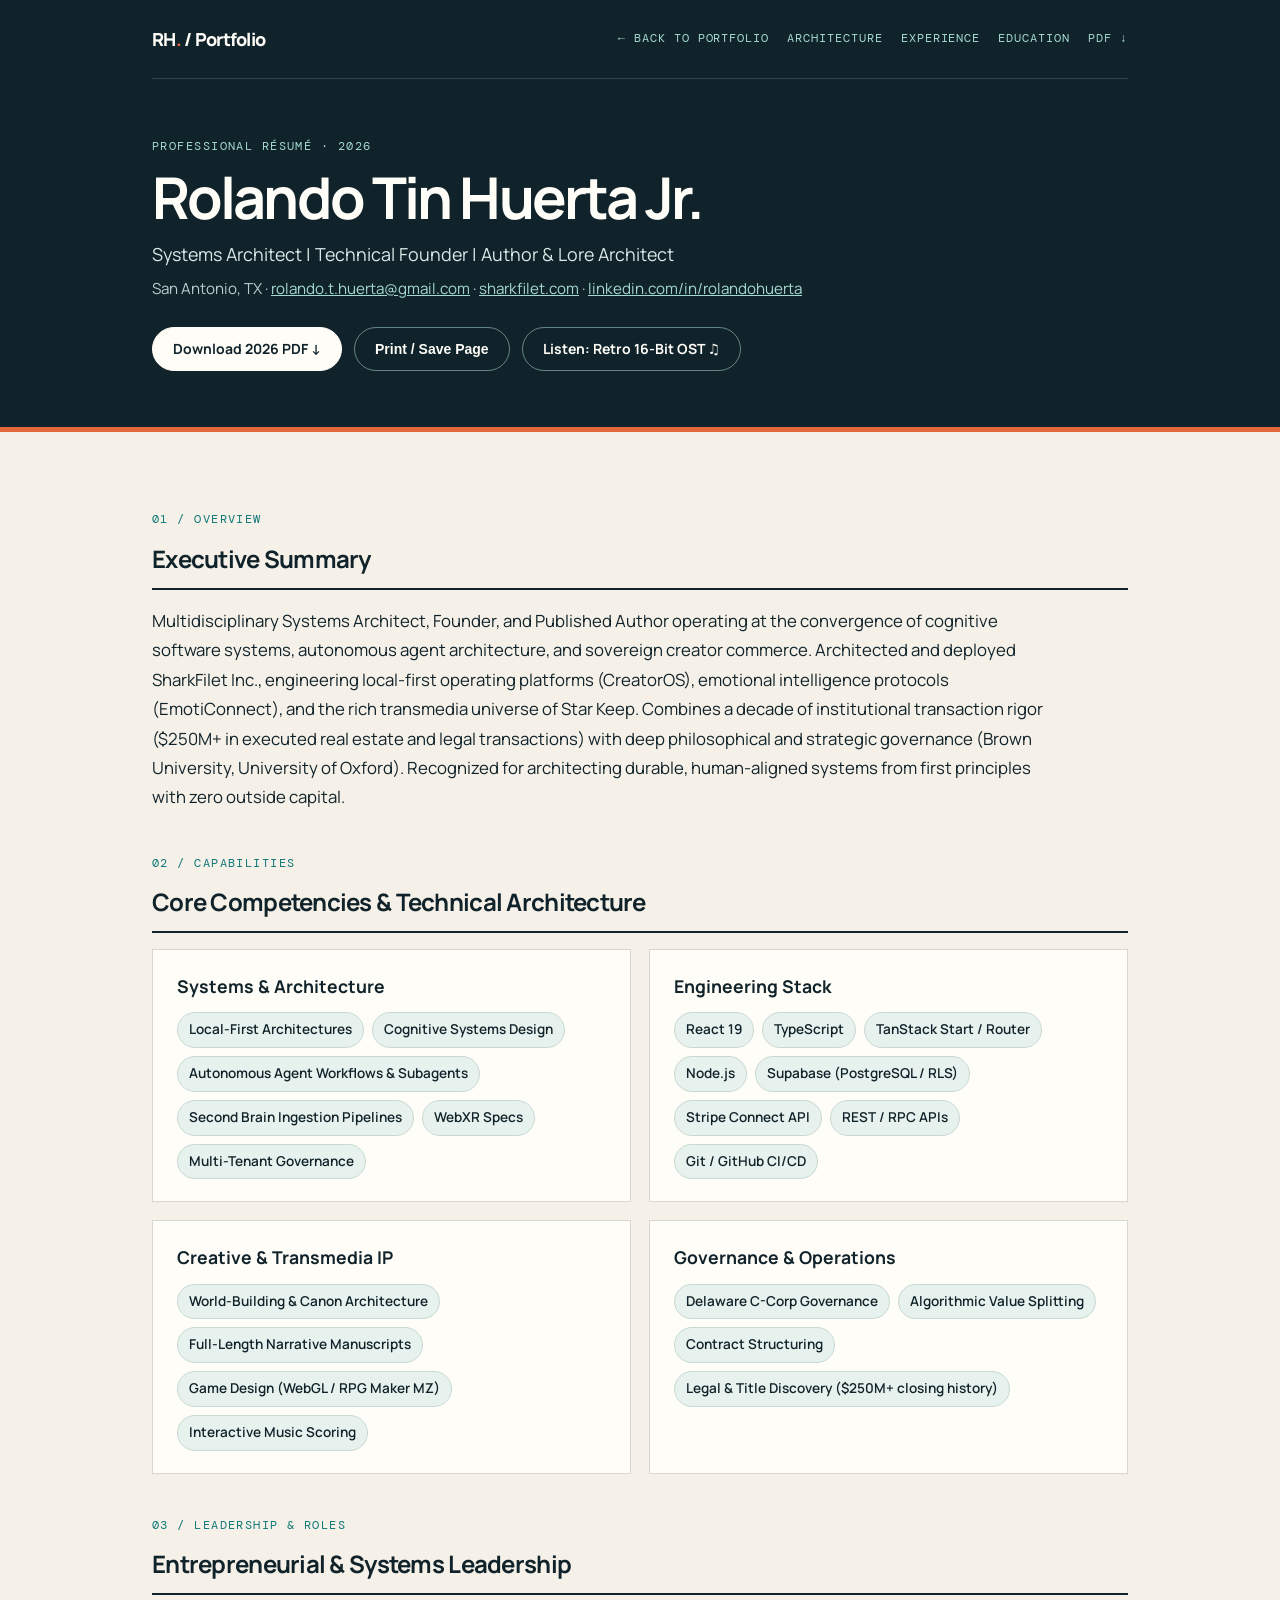
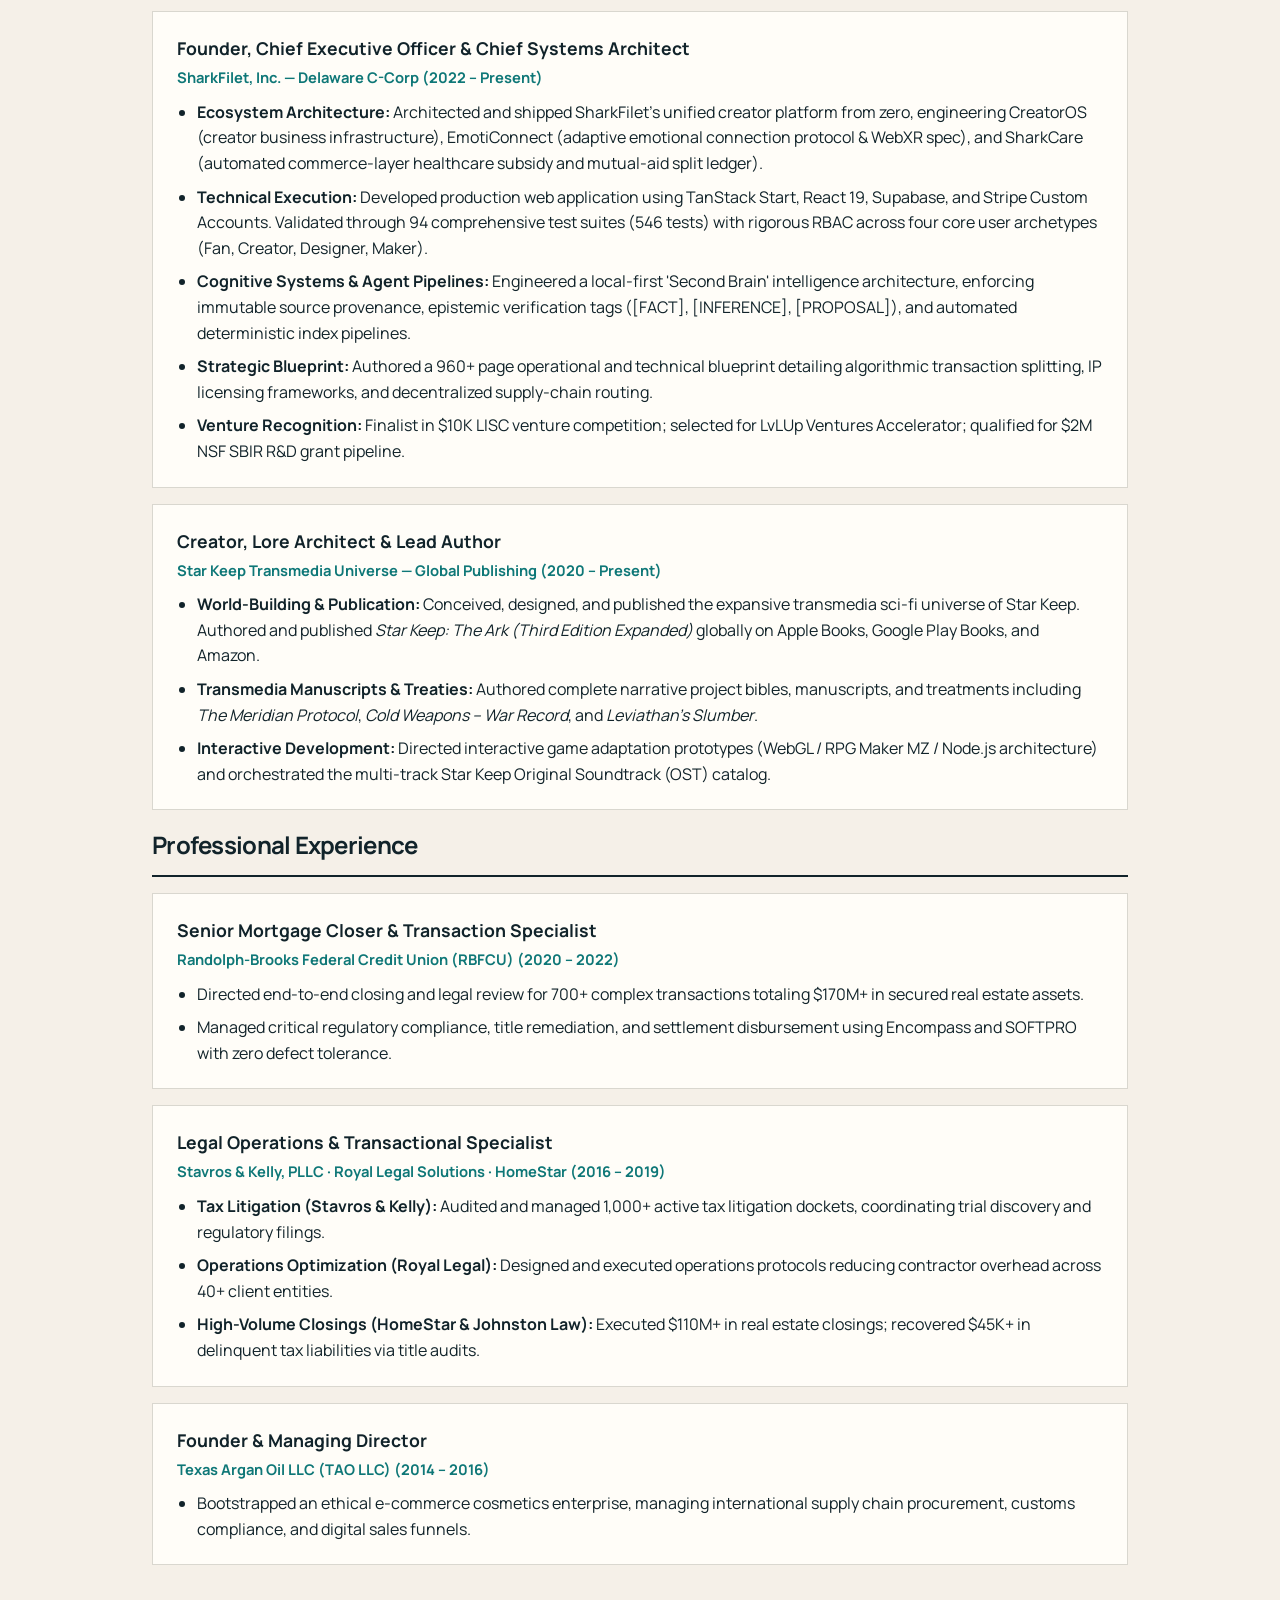
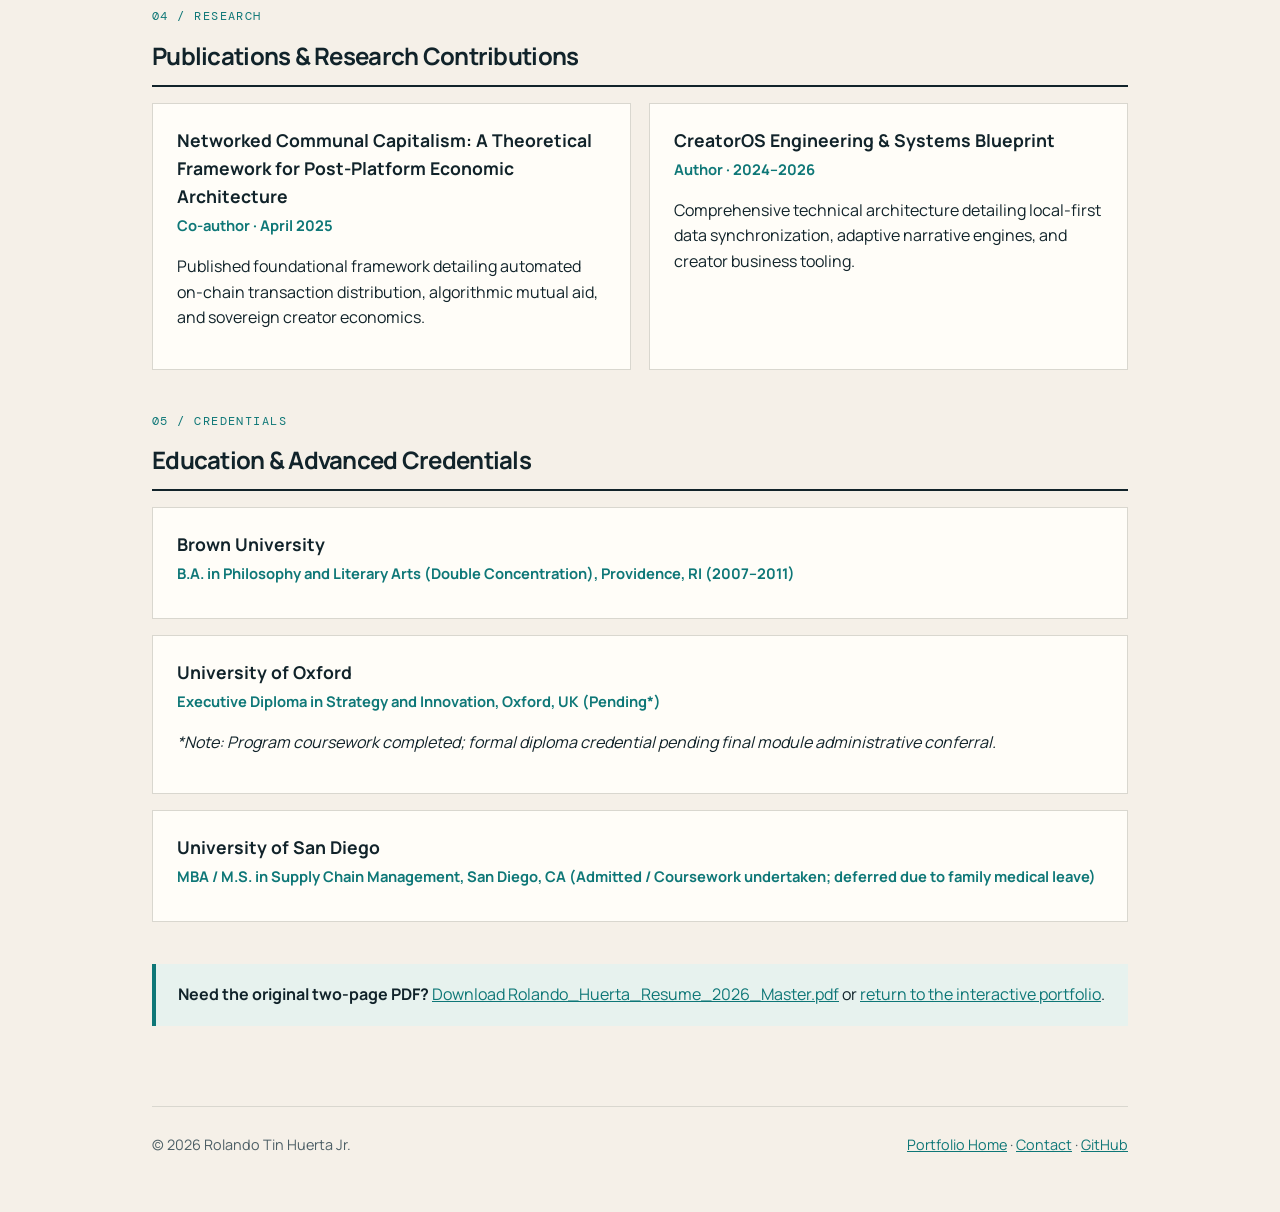
==== resume/index.html @ 9e3154b1 "Publish portfolio with 2026 resume and Star Keep Retro 16-Bit OST" ====
<!DOCTYPE html>
<html lang="en">
<head>
  <meta charset="UTF-8">
  <meta name="viewport" content="width=device-width, initial-scale=1.0">
  <meta name="theme-color" content="#11232a">
  <meta name="description" content="Rolando Tin Huerta Jr. — Systems Architect, Technical Founder, and Published Author. Full 2026 Master Résumé, technical architecture, experience, publications, and credentials.">
  <title>Résumé | Rolando Tin Huerta Jr.</title>
  <link rel="icon" type="image/svg+xml" href="../favicon.svg">
  <link rel="preconnect" href="https://fonts.googleapis.com">
  <link rel="preconnect" href="https://fonts.gstatic.com" crossorigin>
  <link href="https://fonts.googleapis.com/css2?family=DM+Mono:wght@400;500&family=Manrope:wght@400;500;600;700;800&display=swap" rel="stylesheet">
  <style>
    :root {
      color-scheme: light;
      --ink: #11232a;
      --muted: #4d5f66;
      --cream: #f5f0e8;
      --paper: #fffdf8;
      --teal: #0e7777;
      --mint: #e7f2ee;
      --mint-ink: #a4d9ce;
      --orange: #e4683d;
      --line: #d9d7cf;
    }

    * {
      box-sizing: border-box;
    }

    html {
      scroll-behavior: smooth;
    }

    body {
      margin: 0;
      background: var(--cream);
      color: var(--ink);
      font-family: "Manrope", ui-sans-serif, system-ui, -apple-system, BlinkMacSystemFont, "Segoe UI", sans-serif;
      line-height: 1.6;
      -webkit-font-smoothing: antialiased;
    }

    a {
      color: var(--teal);
    }

    :where(a:any-link, button):focus-visible {
      outline: 3px solid var(--orange);
      outline-offset: 3px;
    }

    .dark-top :where(a:any-link, button):focus-visible {
      outline-color: var(--mint-ink);
    }

    .wrap {
      max-width: 1024px;
      margin-inline: auto;
      padding-inline: 24px;
    }

    .dark-top {
      background: var(--ink);
      color: var(--paper);
      border-bottom: 5px solid var(--orange);
    }

    .nav {
      display: flex;
      justify-content: space-between;
      align-items: center;
      flex-wrap: wrap;
      gap: 16px;
      padding: 20px 0;
      border-bottom: 1px solid rgb(164 217 206 / 0.18);
    }

    .wordmark {
      font-weight: 800;
      font-size: 18px;
      letter-spacing: -0.04em;
      text-decoration: none;
      color: var(--paper);
    }

    .wordmark .tag {
      color: var(--orange);
    }

    .navlinks {
      display: flex;
      gap: 18px;
      align-items: center;
      flex-wrap: wrap;
      font-family: "DM Mono", monospace;
      font-size: 12px;
      letter-spacing: 0.08em;
      text-transform: uppercase;
    }

    .navlinks a {
      color: var(--mint-ink);
      text-decoration: none;
      min-block-size: 38px;
      display: inline-flex;
      align-items: center;
    }

    .navlinks a:hover {
      color: var(--paper);
      text-decoration: underline;
    }

    .hero {
      padding: 46px 0 56px;
    }

    .eyebrow,
    .mono {
      font-family: "DM Mono", ui-monospace, monospace;
      text-transform: uppercase;
      letter-spacing: 0.12em;
      font-size: 12px;
      color: var(--mint-ink);
    }

    .section-eyebrow {
      color: var(--teal);
      margin-bottom: 10px;
    }

    h1 {
      font-size: clamp(2.1rem, 5vw, 3.6rem);
      line-height: 1.04;
      letter-spacing: -0.05em;
      margin: 10px 0 12px;
    }

    .subhead {
      font-size: 1.12rem;
      color: #dce9e8;
      margin: 0 0 8px;
    }

    .meta-line {
      font-size: 0.95rem;
      color: #b7cdcc;
      margin: 0;
    }

    .meta-line a {
      color: var(--mint-ink);
    }

    .actions {
      display: flex;
      gap: 12px;
      flex-wrap: wrap;
      margin-top: 26px;
    }

    .button {
      display: inline-flex;
      align-items: center;
      justify-content: center;
      min-block-size: 44px;
      padding: 10px 20px;
      border-radius: 999px;
      border: 1px solid var(--paper);
      background: var(--paper);
      color: var(--ink);
      font-weight: 700;
      font-size: 14px;
      text-decoration: none;
      cursor: pointer;
    }

    .button:hover {
      background: var(--mint);
    }

    .button.secondary {
      background: transparent;
      border-color: rgb(164 217 206 / 0.55);
      color: var(--paper);
    }

    .button.secondary:hover {
      background: rgb(164 217 206 / 0.14);
    }

    main {
      padding: 36px 0 80px;
    }

    section {
      margin-top: 42px;
    }

    h2 {
      font-size: 1.5rem;
      letter-spacing: -0.03em;
      margin: 0 0 16px;
      padding-bottom: 10px;
      border-bottom: 2px solid var(--ink);
    }

    h3 {
      font-size: 1.1rem;
      margin: 0 0 4px;
    }

    .lead {
      font-size: 1.05rem;
      line-height: 1.75;
      max-width: 900px;
      margin: 0;
    }

    .grid-2 {
      display: grid;
      grid-template-columns: repeat(2, minmax(0, 1fr));
      gap: 18px;
    }

    .card {
      background: var(--paper);
      border: 1px solid var(--line);
      padding: 22px 24px;
    }

    .pill-list {
      display: flex;
      flex-wrap: wrap;
      gap: 8px;
      padding: 0;
      margin: 12px 0 0;
      list-style: none;
    }

    .pill-list li {
      padding: 6px 11px;
      background: var(--mint);
      border: 1px solid #c7d9d2;
      border-radius: 999px;
      font-size: 0.85rem;
      font-weight: 600;
    }

    .job {
      background: var(--paper);
      border: 1px solid var(--line);
      padding: 22px 24px;
      margin-bottom: 16px;
    }

    .job-meta {
      font-size: 0.92rem;
      color: var(--teal);
      font-weight: 700;
      margin: 0 0 10px;
    }

    .job ul {
      margin: 8px 0 0;
      padding-left: 20px;
    }

    .job li + li {
      margin-top: 8px;
    }

    .callout {
      background: var(--mint);
      border-left: 4px solid var(--teal);
      padding: 18px 22px;
    }

    .footer {
      border-top: 1px solid var(--line);
      padding: 26px 0 56px;
      display: flex;
      justify-content: space-between;
      flex-wrap: wrap;
      gap: 16px;
      font-size: 0.9rem;
      color: var(--muted);
    }

    @media (max-width: 740px) {
      .grid-2 {
        grid-template-columns: 1fr;
      }
    }

    @media print {
      body {
        background: #fff;
      }
      .dark-top {
        background: #fff;
        color: #000;
        border-bottom: 2px solid #000;
      }
      .subhead,
      .meta-line,
      .eyebrow,
      .meta-line a {
        color: #111;
      }
      .nav,
      .actions,
      .footer {
        display: none;
      }
      .job,
      .card {
        break-inside: avoid;
      }
    }
  </style>
  <script type="module">
    document.getElementById('print-resume-btn')?.addEventListener('click', () => {
      window.print();
    });
  </script>
</head>
<body>
  <header class="dark-top">
    <div class="wrap">
      <nav class="nav" aria-label="Résumé navigation">
        <a class="wordmark" href="../">RH<span class="tag">.</span> / Portfolio</a>
        <div class="navlinks">
          <a href="../">← Back to portfolio</a>
          <a href="#competencies">Architecture</a>
          <a href="#experience">Experience</a>
          <a href="#education">Education</a>
          <a href="./Rolando_Huerta_Resume_2026_Master.pdf" download>PDF ↓</a>
        </div>
      </nav>

      <div class="hero">
        <p class="eyebrow">Professional Résumé · 2026</p>
        <h1>Rolando Tin Huerta Jr.</h1>
        <p class="subhead">Systems Architect | Technical Founder | Author &amp; Lore Architect</p>
        <p class="meta-line">
          San Antonio, TX ·
          <a href="mailto:rolando.t.huerta@gmail.com">rolando.t.huerta@gmail.com</a> ·
          <a href="https://sharkfilet.com" target="_blank" rel="noopener noreferrer">sharkfilet.com</a> ·
          <a href="https://www.linkedin.com/in/rolandohuerta" target="_blank" rel="noopener noreferrer">linkedin.com/in/rolandohuerta</a>
        </p>

        <div class="actions">
          <a class="button" href="./Rolando_Huerta_Resume_2026_Master.pdf" download>Download 2026 PDF ↓</a>
          <button type="button" class="button secondary" id="print-resume-btn">Print / Save Page</button>
          <a class="button secondary" href="../#soundtrack">Listen: Retro 16-Bit OST ♫</a>
        </div>
      </div>
    </div>
  </header>

  <div class="wrap">
    <main>
      <section aria-labelledby="summary-heading">
        <div class="mono section-eyebrow">01 / Overview</div>
        <h2 id="summary-heading">Executive Summary</h2>
        <p class="lead">
          Multidisciplinary Systems Architect, Founder, and Published Author operating at the convergence of cognitive software systems, autonomous agent architecture, and sovereign creator commerce. Architected and deployed SharkFilet Inc., engineering local-first operating platforms (CreatorOS), emotional intelligence protocols (EmotiConnect), and the rich transmedia universe of Star Keep. Combines a decade of institutional transaction rigor ($250M+ in executed real estate and legal transactions) with deep philosophical and strategic governance (Brown University, University of Oxford). Recognized for architecting durable, human-aligned systems from first principles with zero outside capital.
        </p>
      </section>

      <section id="competencies" aria-labelledby="comp-heading">
        <div class="mono section-eyebrow">02 / Capabilities</div>
        <h2 id="comp-heading">Core Competencies &amp; Technical Architecture</h2>
        <div class="grid-2">
          <article class="card">
            <h3>Systems &amp; Architecture</h3>
            <ul class="pill-list">
              <li>Local-First Architectures</li>
              <li>Cognitive Systems Design</li>
              <li>Autonomous Agent Workflows &amp; Subagents</li>
              <li>Second Brain Ingestion Pipelines</li>
              <li>WebXR Specs</li>
              <li>Multi-Tenant Governance</li>
            </ul>
          </article>
          <article class="card">
            <h3>Engineering Stack</h3>
            <ul class="pill-list">
              <li>React 19</li>
              <li>TypeScript</li>
              <li>TanStack Start / Router</li>
              <li>Node.js</li>
              <li>Supabase (PostgreSQL / RLS)</li>
              <li>Stripe Connect API</li>
              <li>REST / RPC APIs</li>
              <li>Git / GitHub CI/CD</li>
            </ul>
          </article>
          <article class="card">
            <h3>Creative &amp; Transmedia IP</h3>
            <ul class="pill-list">
              <li>World-Building &amp; Canon Architecture</li>
              <li>Full-Length Narrative Manuscripts</li>
              <li>Game Design (WebGL / RPG Maker MZ)</li>
              <li>Interactive Music Scoring</li>
            </ul>
          </article>
          <article class="card">
            <h3>Governance &amp; Operations</h3>
            <ul class="pill-list">
              <li>Delaware C-Corp Governance</li>
              <li>Algorithmic Value Splitting</li>
              <li>Contract Structuring</li>
              <li>Legal &amp; Title Discovery ($250M+ closing history)</li>
            </ul>
          </article>
        </div>
      </section>

      <section id="experience" aria-labelledby="exp-heading">
        <div class="mono section-eyebrow">03 / Leadership &amp; Roles</div>
        <h2 id="exp-heading">Entrepreneurial &amp; Systems Leadership</h2>

        <article class="job">
          <h3>Founder, Chief Executive Officer &amp; Chief Systems Architect</h3>
          <p class="job-meta">SharkFilet, Inc. — Delaware C-Corp (2022 – Present)</p>
          <ul>
            <li><strong>Ecosystem Architecture:</strong> Architected and shipped SharkFilet's unified creator platform from zero, engineering CreatorOS (creator business infrastructure), EmotiConnect (adaptive emotional connection protocol &amp; WebXR spec), and SharkCare (automated commerce-layer healthcare subsidy and mutual-aid split ledger).</li>
            <li><strong>Technical Execution:</strong> Developed production web application using TanStack Start, React 19, Supabase, and Stripe Custom Accounts. Validated through 94 comprehensive test suites (546 tests) with rigorous RBAC across four core user archetypes (Fan, Creator, Designer, Maker).</li>
            <li><strong>Cognitive Systems &amp; Agent Pipelines:</strong> Engineered a local-first 'Second Brain' intelligence architecture, enforcing immutable source provenance, epistemic verification tags ([FACT], [INFERENCE], [PROPOSAL]), and automated deterministic index pipelines.</li>
            <li><strong>Strategic Blueprint:</strong> Authored a 960+ page operational and technical blueprint detailing algorithmic transaction splitting, IP licensing frameworks, and decentralized supply-chain routing.</li>
            <li><strong>Venture Recognition:</strong> Finalist in $10K LISC venture competition; selected for LvLUp Ventures Accelerator; qualified for $2M NSF SBIR R&amp;D grant pipeline.</li>
          </ul>
        </article>

        <article class="job">
          <h3>Creator, Lore Architect &amp; Lead Author</h3>
          <p class="job-meta">Star Keep Transmedia Universe — Global Publishing (2020 – Present)</p>
          <ul>
            <li><strong>World-Building &amp; Publication:</strong> Conceived, designed, and published the expansive transmedia sci-fi universe of Star Keep. Authored and published <em>Star Keep: The Ark (Third Edition Expanded)</em> globally on Apple Books, Google Play Books, and Amazon.</li>
            <li><strong>Transmedia Manuscripts &amp; Treaties:</strong> Authored complete narrative project bibles, manuscripts, and treatments including <em>The Meridian Protocol</em>, <em>Cold Weapons – War Record</em>, and <em>Leviathan's Slumber</em>.</li>
            <li><strong>Interactive Development:</strong> Directed interactive game adaptation prototypes (WebGL / RPG Maker MZ / Node.js architecture) and orchestrated the multi-track Star Keep Original Soundtrack (OST) catalog.</li>
          </ul>
        </article>

        <h2>Professional Experience</h2>

        <article class="job">
          <h3>Senior Mortgage Closer &amp; Transaction Specialist</h3>
          <p class="job-meta">Randolph-Brooks Federal Credit Union (RBFCU) (2020 – 2022)</p>
          <ul>
            <li>Directed end-to-end closing and legal review for 700+ complex transactions totaling $170M+ in secured real estate assets.</li>
            <li>Managed critical regulatory compliance, title remediation, and settlement disbursement using Encompass and SOFTPRO with zero defect tolerance.</li>
          </ul>
        </article>

        <article class="job">
          <h3>Legal Operations &amp; Transactional Specialist</h3>
          <p class="job-meta">Stavros &amp; Kelly, PLLC · Royal Legal Solutions · HomeStar (2016 – 2019)</p>
          <ul>
            <li><strong>Tax Litigation (Stavros &amp; Kelly):</strong> Audited and managed 1,000+ active tax litigation dockets, coordinating trial discovery and regulatory filings.</li>
            <li><strong>Operations Optimization (Royal Legal):</strong> Designed and executed operations protocols reducing contractor overhead across 40+ client entities.</li>
            <li><strong>High-Volume Closings (HomeStar &amp; Johnston Law):</strong> Executed $110M+ in real estate closings; recovered $45K+ in delinquent tax liabilities via title audits.</li>
          </ul>
        </article>

        <article class="job">
          <h3>Founder &amp; Managing Director</h3>
          <p class="job-meta">Texas Argan Oil LLC (TAO LLC) (2014 – 2016)</p>
          <ul>
            <li>Bootstrapped an ethical e-commerce cosmetics enterprise, managing international supply chain procurement, customs compliance, and digital sales funnels.</li>
          </ul>
        </article>
      </section>

      <section id="research" aria-labelledby="pub-heading">
        <div class="mono section-eyebrow">04 / Research</div>
        <h2 id="pub-heading">Publications &amp; Research Contributions</h2>
        <div class="grid-2">
          <article class="card">
            <h3>Networked Communal Capitalism: A Theoretical Framework for Post-Platform Economic Architecture</h3>
            <p class="job-meta">Co-author · April 2025</p>
            <p>Published foundational framework detailing automated on-chain transaction distribution, algorithmic mutual aid, and sovereign creator economics.</p>
          </article>
          <article class="card">
            <h3>CreatorOS Engineering &amp; Systems Blueprint</h3>
            <p class="job-meta">Author · 2024–2026</p>
            <p>Comprehensive technical architecture detailing local-first data synchronization, adaptive narrative engines, and creator business tooling.</p>
          </article>
        </div>
      </section>

      <section id="education" aria-labelledby="edu-heading">
        <div class="mono section-eyebrow">05 / Credentials</div>
        <h2 id="edu-heading">Education &amp; Advanced Credentials</h2>
        <article class="job">
          <h3>Brown University</h3>
          <p class="job-meta">B.A. in Philosophy and Literary Arts (Double Concentration), Providence, RI (2007–2011)</p>
        </article>
        <article class="job">
          <h3>University of Oxford</h3>
          <p class="job-meta">Executive Diploma in Strategy and Innovation, Oxford, UK (Pending*)</p>
          <p><em>*Note: Program coursework completed; formal diploma credential pending final module administrative conferral.</em></p>
        </article>
        <article class="job">
          <h3>University of San Diego</h3>
          <p class="job-meta">MBA / M.S. in Supply Chain Management, San Diego, CA (Admitted / Coursework undertaken; deferred due to family medical leave)</p>
        </article>
      </section>

      <section aria-label="PDF note">
        <div class="callout">
          <strong>Need the original two-page PDF?</strong> <a href="./Rolando_Huerta_Resume_2026_Master.pdf" download>Download Rolando_Huerta_Resume_2026_Master.pdf</a> or <a href="../">return to the interactive portfolio</a>.
        </div>
      </section>
    </main>

    <footer class="footer">
      <span>© 2026 Rolando Tin Huerta Jr.</span>
      <span><a href="../">Portfolio Home</a> · <a href="mailto:rolando.t.huerta@gmail.com">Contact</a> · <a href="https://github.com/SharkFilet" target="_blank" rel="noopener noreferrer">GitHub</a></span>
    </footer>
  </div>
</body>
</html>
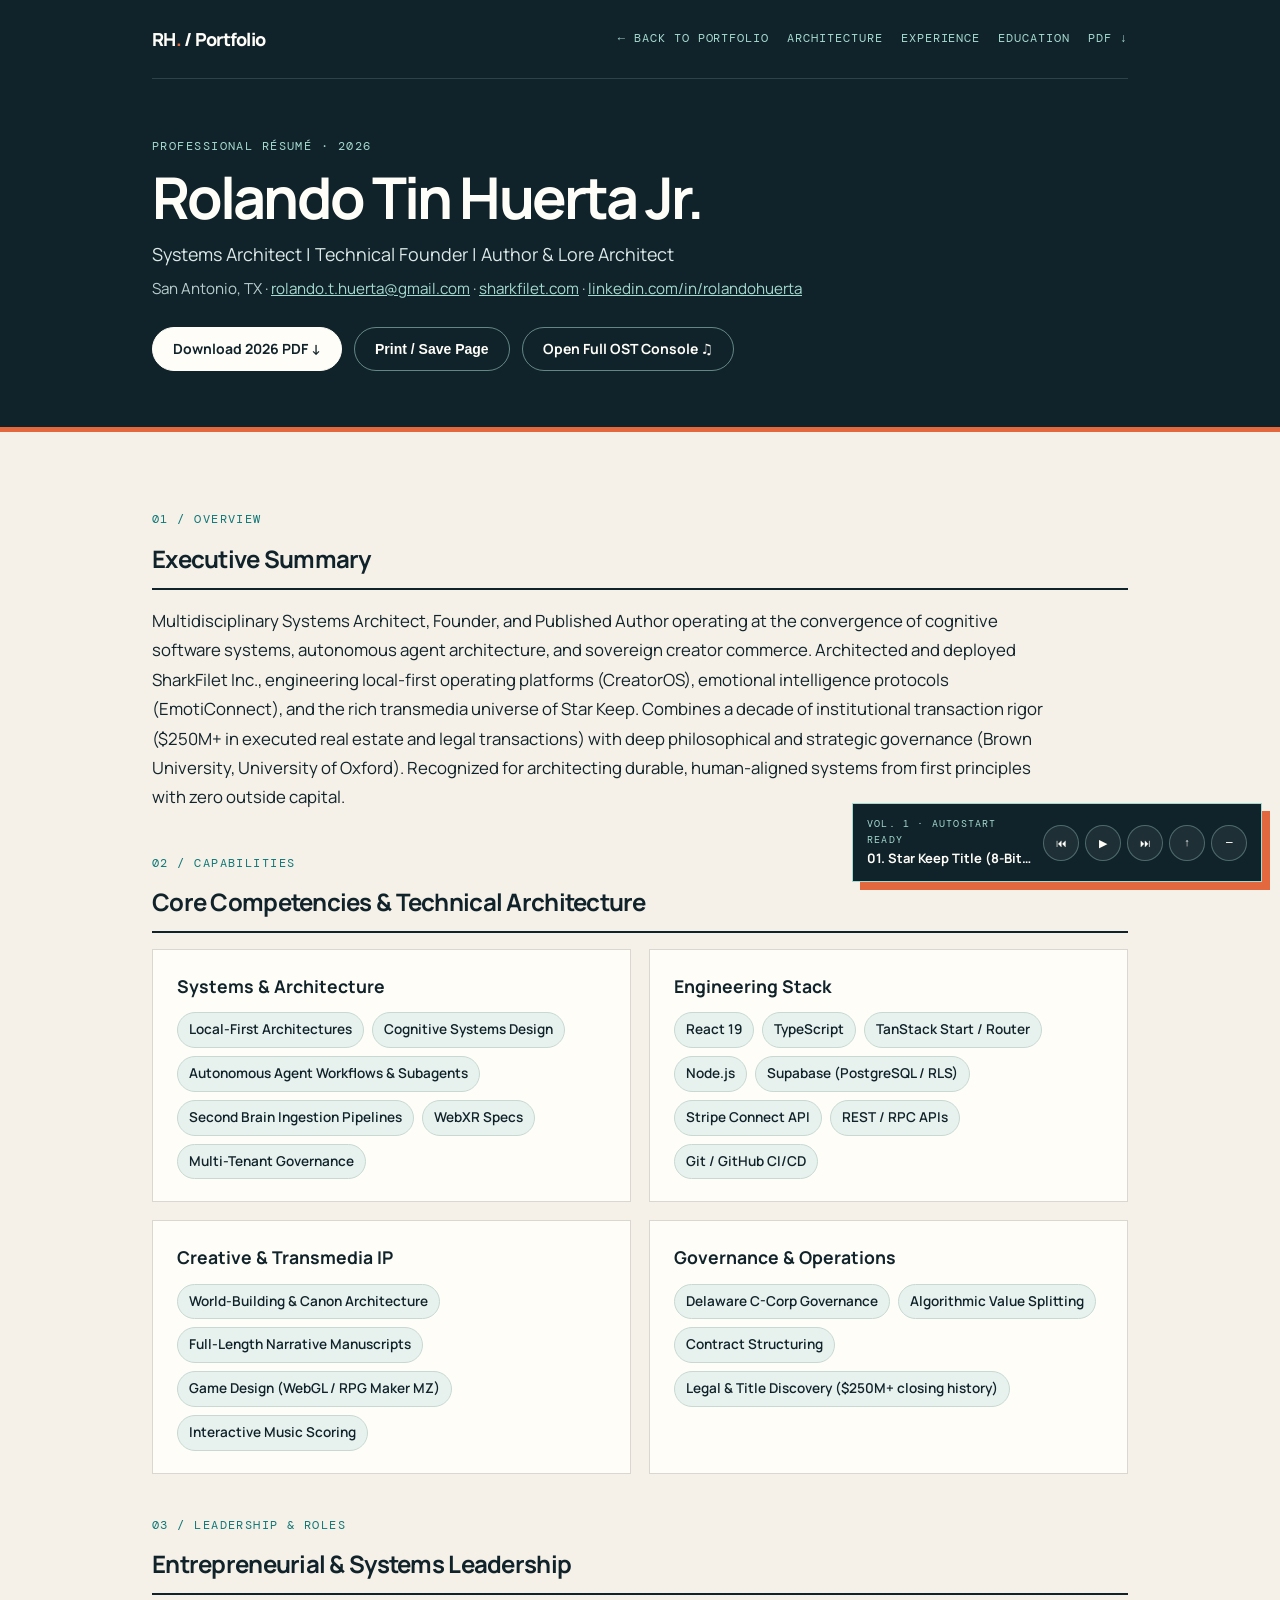
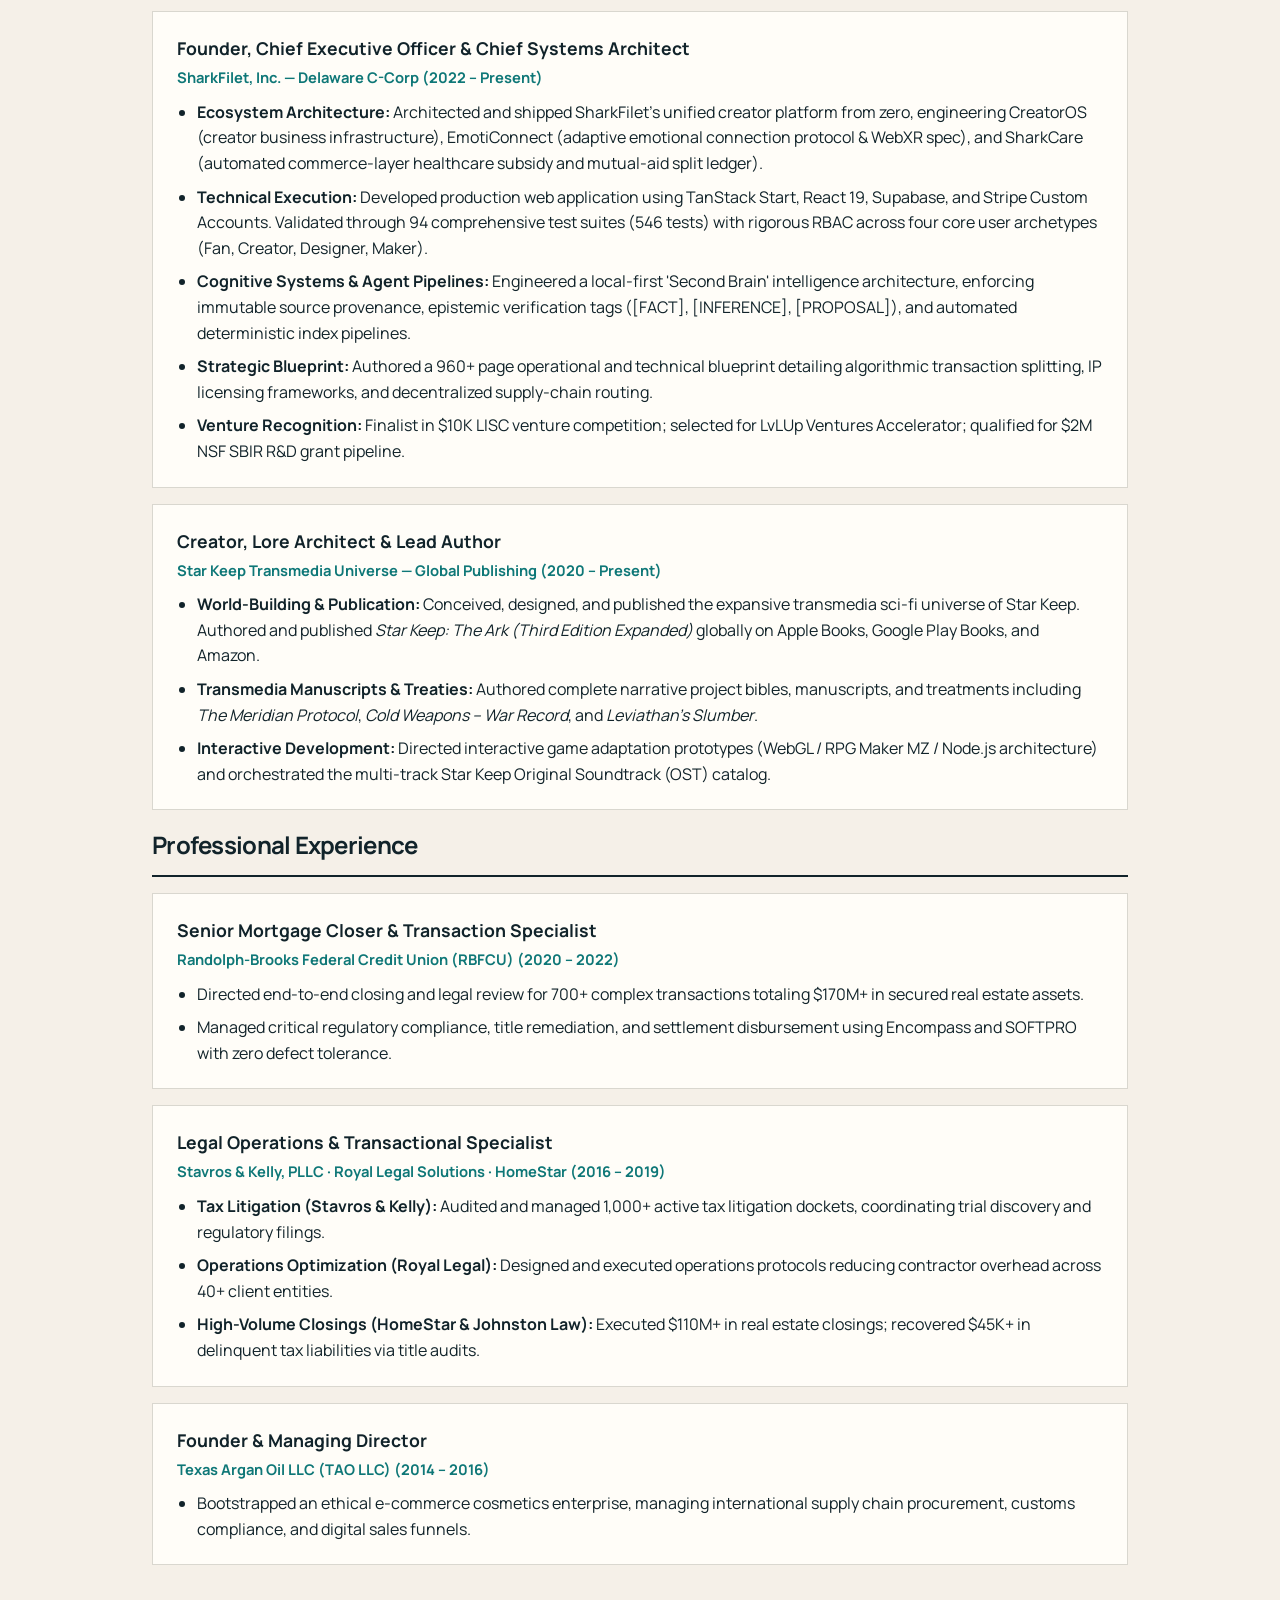
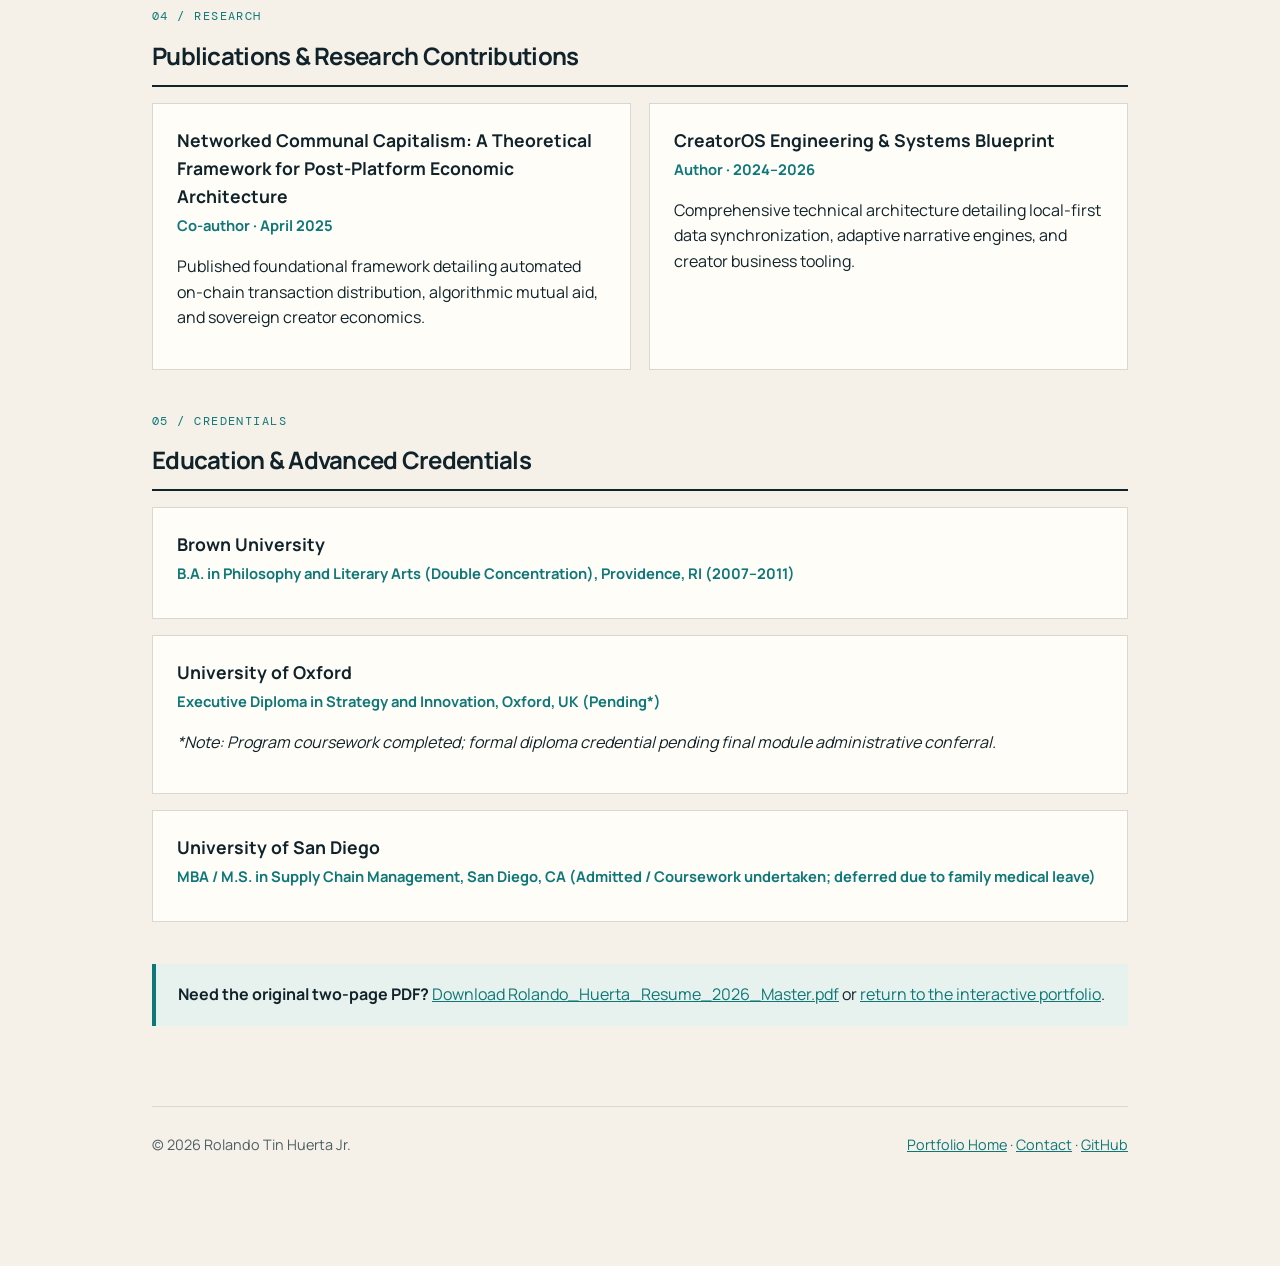
==== commit ae86b452: "Add Vol 2 Retro OST, bottom tracklist, persistent mini-player, SharkFilet demo, YouTube channels, Vi" ====
--- a/resume/index.html
+++ b/resume/index.html
@@ -50,7 +50,13 @@
       outline-offset: 3px;
     }
 
-    .dark-top :where(a:any-link, button):focus-visible {
+    .dark-surface {
+      color-scheme: dark;
+      background: var(--ink);
+      color: var(--paper);
+    }
+
+    .dark-surface :where(a:any-link, button):focus-visible {
       outline-color: var(--mint-ink);
     }
 
@@ -61,8 +67,6 @@
     }
 
     .dark-top {
-      background: var(--ink);
-      color: var(--paper);
       border-bottom: 5px solid var(--orange);
     }
 
@@ -279,13 +283,90 @@
 
     .footer {
       border-top: 1px solid var(--line);
-      padding: 26px 0 56px;
+      padding: 26px 0 110px;
       display: flex;
       justify-content: space-between;
       flex-wrap: wrap;
       gap: 16px;
       font-size: 0.9rem;
       color: var(--muted);
+    }
+
+    /* Always-Visible Persistent Mini-Player Dock */
+    .mini-player {
+      position: fixed;
+      inset-block-end: 18px;
+      inset-inline-end: 18px;
+      z-index: 45;
+      width: min(calc(100vw - 36px), 410px);
+      border: 1px solid var(--mint-ink);
+      box-shadow: 8px 8px 0 var(--orange);
+      padding: 12px 14px;
+      display: flex;
+      align-items: center;
+      justify-content: space-between;
+      gap: 12px;
+    }
+
+    .mini-player.is-collapsed {
+      width: auto;
+      max-width: min(calc(100vw - 36px), 270px);
+    }
+
+    .mini-player.is-collapsed #mini-prev-btn,
+    .mini-player.is-collapsed #mini-next-btn,
+    .mini-player.is-collapsed .mini-jump {
+      display: none;
+    }
+
+    .mini-meta {
+      min-width: 0;
+    }
+
+    .mini-meta .mono {
+      font-size: 10px;
+      color: var(--mint-ink);
+    }
+
+    .mini-player.is-playing .mini-meta .mono {
+      color: var(--orange);
+    }
+
+    .mini-meta strong {
+      display: block;
+      font-size: 13px;
+      overflow: hidden;
+      text-overflow: ellipsis;
+      white-space: nowrap;
+    }
+
+    .mini-controls {
+      display: flex;
+      align-items: center;
+      gap: 6px;
+      flex-shrink: 0;
+    }
+
+    .mini-btn {
+      display: inline-flex;
+      align-items: center;
+      justify-content: center;
+      min-block-size: 36px;
+      min-inline-size: 36px;
+      padding: 4px 10px;
+      border-radius: 999px;
+      border: 1px solid rgb(164 217 206 / 0.35);
+      background: rgb(255 255 255 / 0.06);
+      color: var(--paper);
+      font-family: "DM Mono", monospace;
+      font-size: 11px;
+      text-decoration: none;
+      cursor: pointer;
+    }
+
+    .mini-btn:hover {
+      background: var(--orange);
+      border-color: var(--orange);
     }
 
     @media (max-width: 740px) {
@@ -311,8 +392,9 @@
       }
       .nav,
       .actions,
-      .footer {
-        display: none;
+      .footer,
+      .mini-player {
+        display: none !important;
       }
       .job,
       .card {
@@ -320,14 +402,15 @@
       }
     }
   </style>
+  <script type="module" src="../app.js"></script>
   <script type="module">
     document.getElementById('print-resume-btn')?.addEventListener('click', () => {
       window.print();
     });
   </script>
 </head>
-<body>
-  <header class="dark-top">
+<body data-base="../">
+  <header class="dark-top dark-surface">
     <div class="wrap">
       <nav class="nav" aria-label="Résumé navigation">
         <a class="wordmark" href="../">RH<span class="tag">.</span> / Portfolio</a>
@@ -354,7 +437,7 @@
         <div class="actions">
           <a class="button" href="./Rolando_Huerta_Resume_2026_Master.pdf" download>Download 2026 PDF ↓</a>
           <button type="button" class="button secondary" id="print-resume-btn">Print / Save Page</button>
-          <a class="button secondary" href="../#soundtrack">Listen: Retro 16-Bit OST ♫</a>
+          <a class="button secondary" href="../#soundtrack">Open Full OST Console ♫</a>
         </div>
       </div>
     </div>
@@ -522,5 +605,21 @@
       <span><a href="../">Portfolio Home</a> · <a href="mailto:rolando.t.huerta@gmail.com">Contact</a> · <a href="https://github.com/SharkFilet" target="_blank" rel="noopener noreferrer">GitHub</a></span>
     </footer>
   </div>
+
+  <audio id="ost-audio" preload="metadata" aria-label="Star Keep Retro 16-Bit OST audio stream"></audio>
+
+  <aside id="mini-player" class="mini-player dark-surface" aria-label="Persistent Star Keep OST mini-player">
+    <div class="mini-meta">
+      <div class="mono" id="mini-status-label">Vol. 1 · Autostart Ready</div>
+      <strong id="mini-track-title">01. Star Keep Title (8-Bit Overture)</strong>
+    </div>
+    <div class="mini-controls">
+      <button type="button" class="mini-btn" id="mini-prev-btn" aria-label="Previous track">⏮</button>
+      <button type="button" class="mini-btn" id="mini-play-btn" aria-label="Play soundtrack">▶</button>
+      <button type="button" class="mini-btn" id="mini-next-btn" aria-label="Next track">⏭</button>
+      <a class="mini-btn mini-jump" href="../#soundtrack" aria-label="Open full OST console">↑</a>
+      <button type="button" class="mini-btn" id="mini-collapse-btn" aria-expanded="true" aria-label="Minimize mini-player">—</button>
+    </div>
+  </aside>
 </body>
 </html>
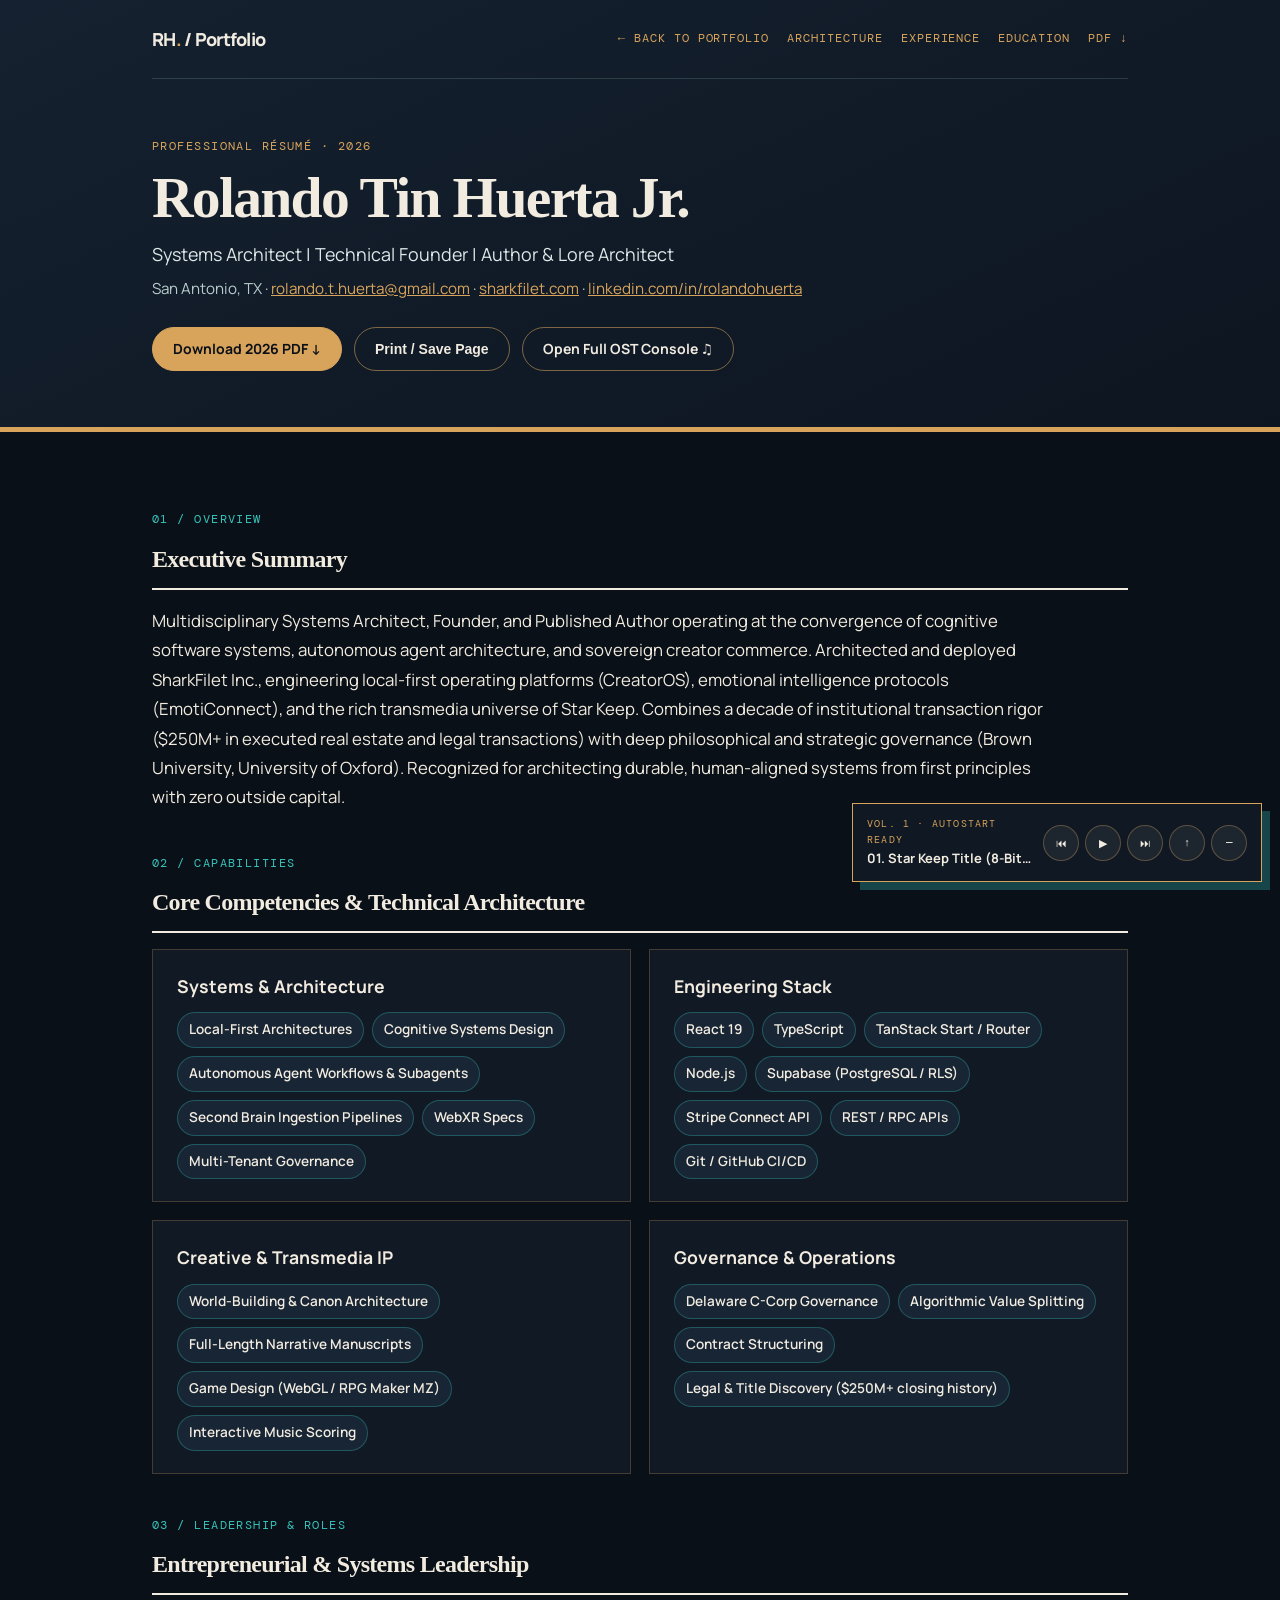
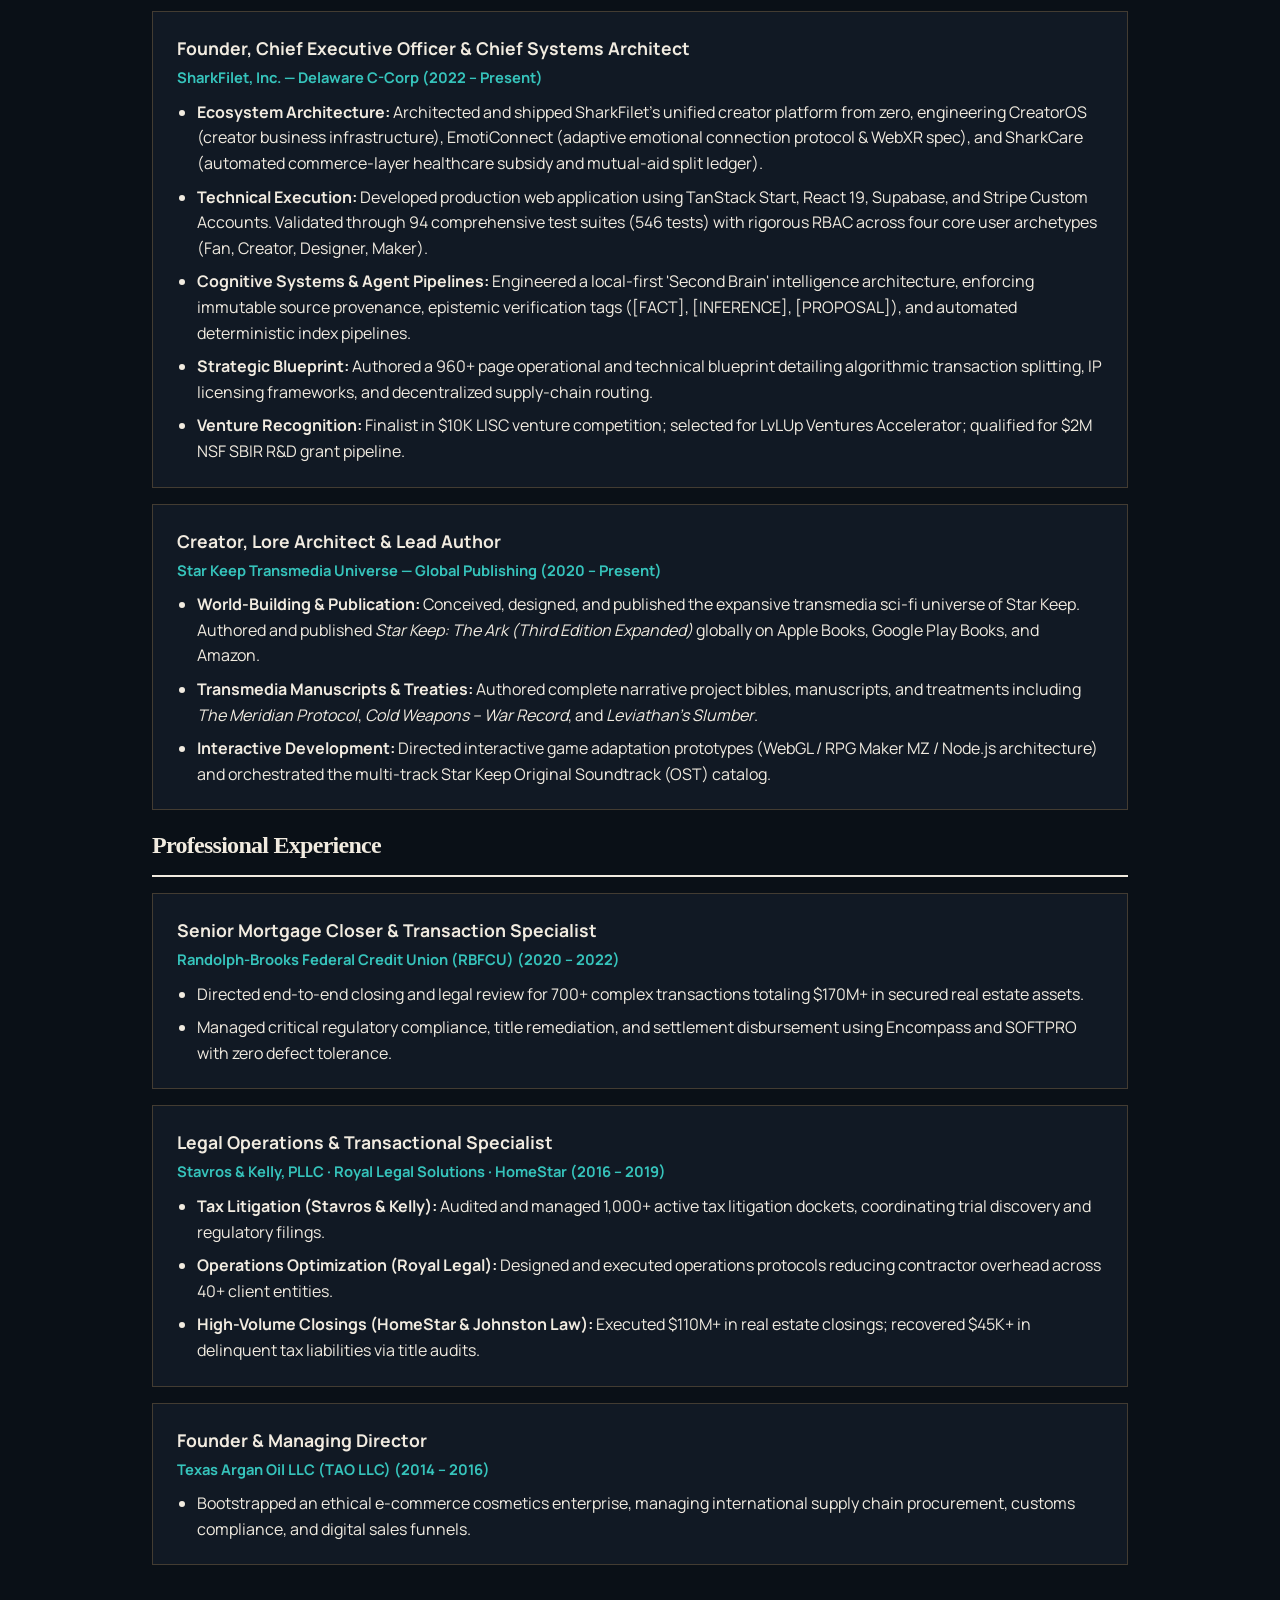
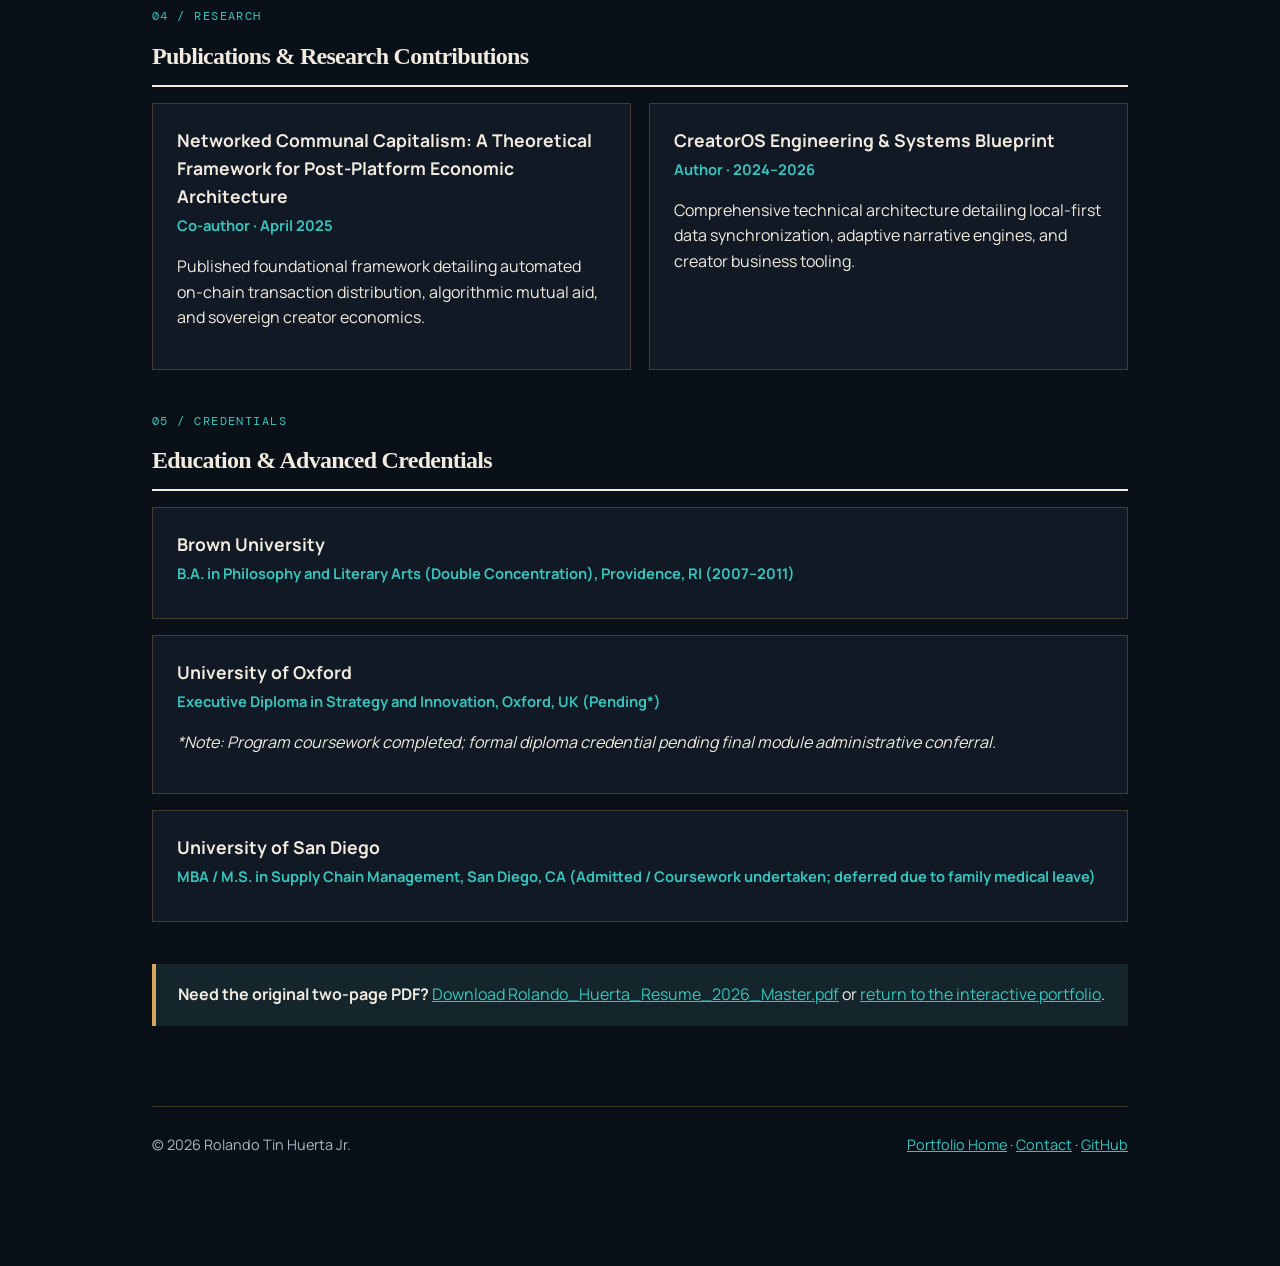
==== commit e5b0a229: "Promote Arcanum Ledger theme and real suit portrait to main live site" ====
--- a/resume/index.html
+++ b/resume/index.html
@@ -3,25 +3,25 @@
 <head>
   <meta charset="UTF-8">
   <meta name="viewport" content="width=device-width, initial-scale=1.0">
-  <meta name="theme-color" content="#11232a">
+  <meta name="theme-color" content="#0a1017">
   <meta name="description" content="Rolando Tin Huerta Jr. — Systems Architect, Technical Founder, and Published Author. Full 2026 Master Résumé, technical architecture, experience, publications, and credentials.">
   <title>Résumé | Rolando Tin Huerta Jr.</title>
   <link rel="icon" type="image/svg+xml" href="../favicon.svg">
   <link rel="preconnect" href="https://fonts.googleapis.com">
   <link rel="preconnect" href="https://fonts.gstatic.com" crossorigin>
-  <link href="https://fonts.googleapis.com/css2?family=DM+Mono:wght@400;500&family=Manrope:wght@400;500;600;700;800&display=swap" rel="stylesheet">
+  <link href="https://fonts.googleapis.com/css2?family=DM+Mono:wght@400;500&family=Fraunces:opsz,wght@9..144,500;9..144,600;9..144,700&family=Manrope:wght@400;500;600;700;800&display=swap" rel="stylesheet">
   <style>
     :root {
-      color-scheme: light;
-      --ink: #11232a;
-      --muted: #4d5f66;
-      --cream: #f5f0e8;
-      --paper: #fffdf8;
-      --teal: #0e7777;
-      --mint: #e7f2ee;
-      --mint-ink: #a4d9ce;
-      --orange: #e4683d;
-      --line: #d9d7cf;
+      color-scheme: dark;
+      --ink: #f1ebe0;
+      --muted: #a9b8c4;
+      --cream: #0a1017;
+      --paper: #111924;
+      --teal: #36c4bc;
+      --mint: #0e1620;
+      --mint-ink: #d8a45c;
+      --orange: #d8a45c;
+      --line: rgb(216 164 92 / 0.25);
     }
 
     * {
@@ -52,8 +52,8 @@
 
     .dark-surface {
       color-scheme: dark;
-      background: var(--ink);
-      color: var(--paper);
+      background: linear-gradient(155deg, #152130 0%, #0d1520 100%);
+      color: var(--ink);
     }
 
     .dark-surface :where(a:any-link, button):focus-visible {
@@ -85,7 +85,7 @@
       font-size: 18px;
       letter-spacing: -0.04em;
       text-decoration: none;
-      color: var(--paper);
+      color: var(--ink);
     }
 
     .wordmark .tag {
@@ -112,7 +112,7 @@
     }
 
     .navlinks a:hover {
-      color: var(--paper);
+      color: var(--ink);
       text-decoration: underline;
     }
 
@@ -134,10 +134,16 @@
       margin-bottom: 10px;
     }
 
+    h1,
+    h2 {
+      font-family: "Fraunces", Georgia, serif;
+      font-weight: 600;
+    }
+
     h1 {
       font-size: clamp(2.1rem, 5vw, 3.6rem);
       line-height: 1.04;
-      letter-spacing: -0.05em;
+      letter-spacing: -0.03em;
       margin: 10px 0 12px;
     }
 
@@ -171,9 +177,9 @@
       min-block-size: 44px;
       padding: 10px 20px;
       border-radius: 999px;
-      border: 1px solid var(--paper);
-      background: var(--paper);
-      color: var(--ink);
+      border: 1px solid #d8a45c;
+      background: #d8a45c;
+      color: #0a1017;
       font-weight: 700;
       font-size: 14px;
       text-decoration: none;
@@ -181,17 +187,17 @@
     }
 
     .button:hover {
-      background: var(--mint);
+      background: #e7b978;
     }
 
     .button.secondary {
       background: transparent;
-      border-color: rgb(164 217 206 / 0.55);
-      color: var(--paper);
+      border-color: rgb(216 164 92 / 0.55);
+      color: var(--ink);
     }
 
     .button.secondary:hover {
-      background: rgb(164 217 206 / 0.14);
+      background: rgb(216 164 92 / 0.14);
     }
 
     main {
@@ -245,11 +251,12 @@
 
     .pill-list li {
       padding: 6px 11px;
-      background: var(--mint);
-      border: 1px solid #c7d9d2;
+      background: #182534;
+      border: 1px solid rgb(54 196 188 / 0.32);
       border-radius: 999px;
       font-size: 0.85rem;
       font-weight: 600;
+      color: var(--ink);
     }
 
     .job {
@@ -276,8 +283,8 @@
     }
 
     .callout {
-      background: var(--mint);
-      border-left: 4px solid var(--teal);
+      background: #14262c;
+      border-left: 4px solid #d8a45c;
       padding: 18px 22px;
     }
 
@@ -299,8 +306,10 @@
       inset-inline-end: 18px;
       z-index: 45;
       width: min(calc(100vw - 36px), 410px);
-      border: 1px solid var(--mint-ink);
-      box-shadow: 8px 8px 0 var(--orange);
+      background: #0f1823;
+      color: #f1ebe0;
+      border: 1px solid #d8a45c;
+      box-shadow: 8px 8px 0 rgb(54 196 188 / 0.3);
       padding: 12px 14px;
       display: flex;
       align-items: center;
@@ -355,9 +364,9 @@
       min-inline-size: 36px;
       padding: 4px 10px;
       border-radius: 999px;
-      border: 1px solid rgb(164 217 206 / 0.35);
+      border: 1px solid rgb(216 164 92 / 0.35);
       background: rgb(255 255 255 / 0.06);
-      color: var(--paper);
+      color: #f1ebe0;
       font-family: "DM Mono", monospace;
       font-size: 11px;
       text-decoration: none;
@@ -365,8 +374,9 @@
     }
 
     .mini-btn:hover {
-      background: var(--orange);
-      border-color: var(--orange);
+      background: #d8a45c;
+      border-color: #d8a45c;
+      color: #0a1017;
     }
 
     @media (max-width: 740px) {
@@ -378,17 +388,28 @@
     @media print {
       body {
         background: #fff;
+        color: #000;
       }
       .dark-top {
-        background: #fff;
-        color: #000;
+        background: #fff !important;
+        color: #000 !important;
         border-bottom: 2px solid #000;
       }
       .subhead,
       .meta-line,
       .eyebrow,
-      .meta-line a {
-        color: #111;
+      .meta-line a,
+      .job-meta,
+      a {
+        color: #111 !important;
+      }
+      .card,
+      .job,
+      .callout,
+      .pill-list li {
+        background: #fff !important;
+        color: #000 !important;
+        border-color: #ccc !important;
       }
       .nav,
       .actions,
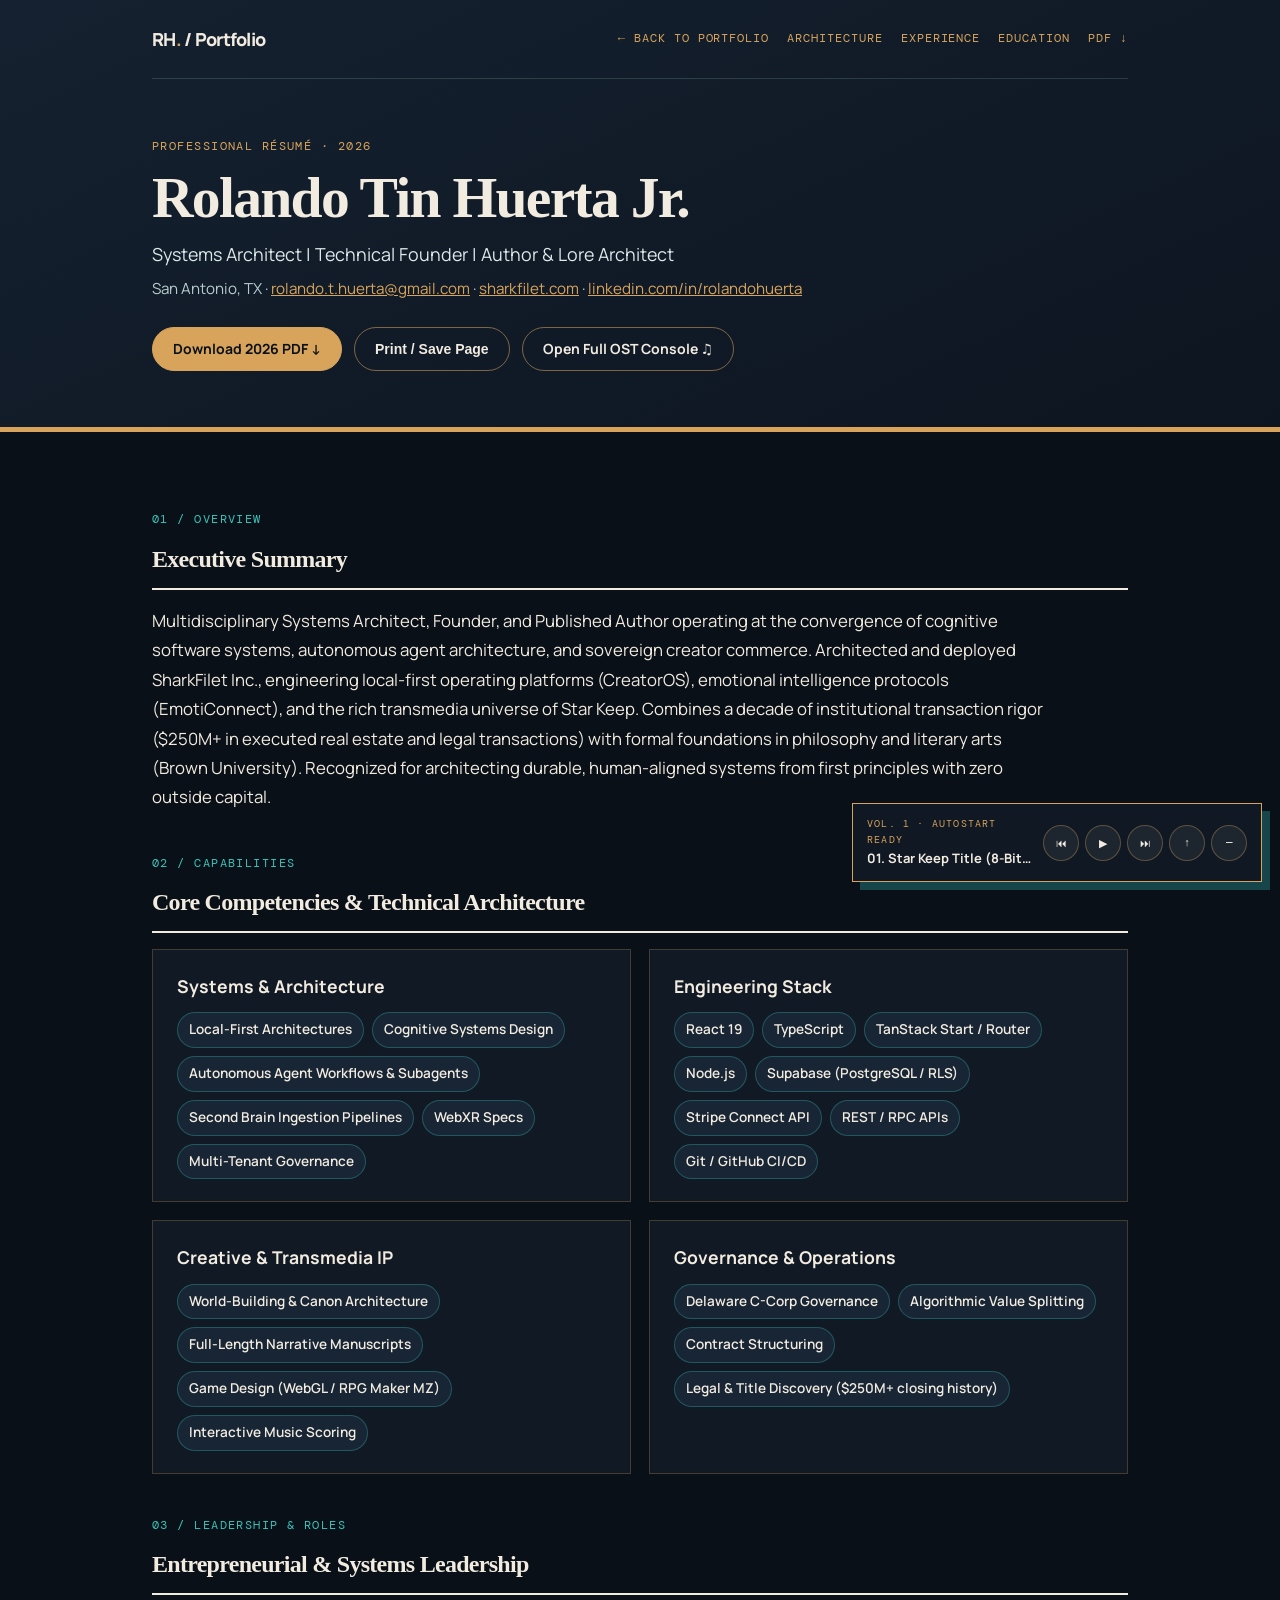
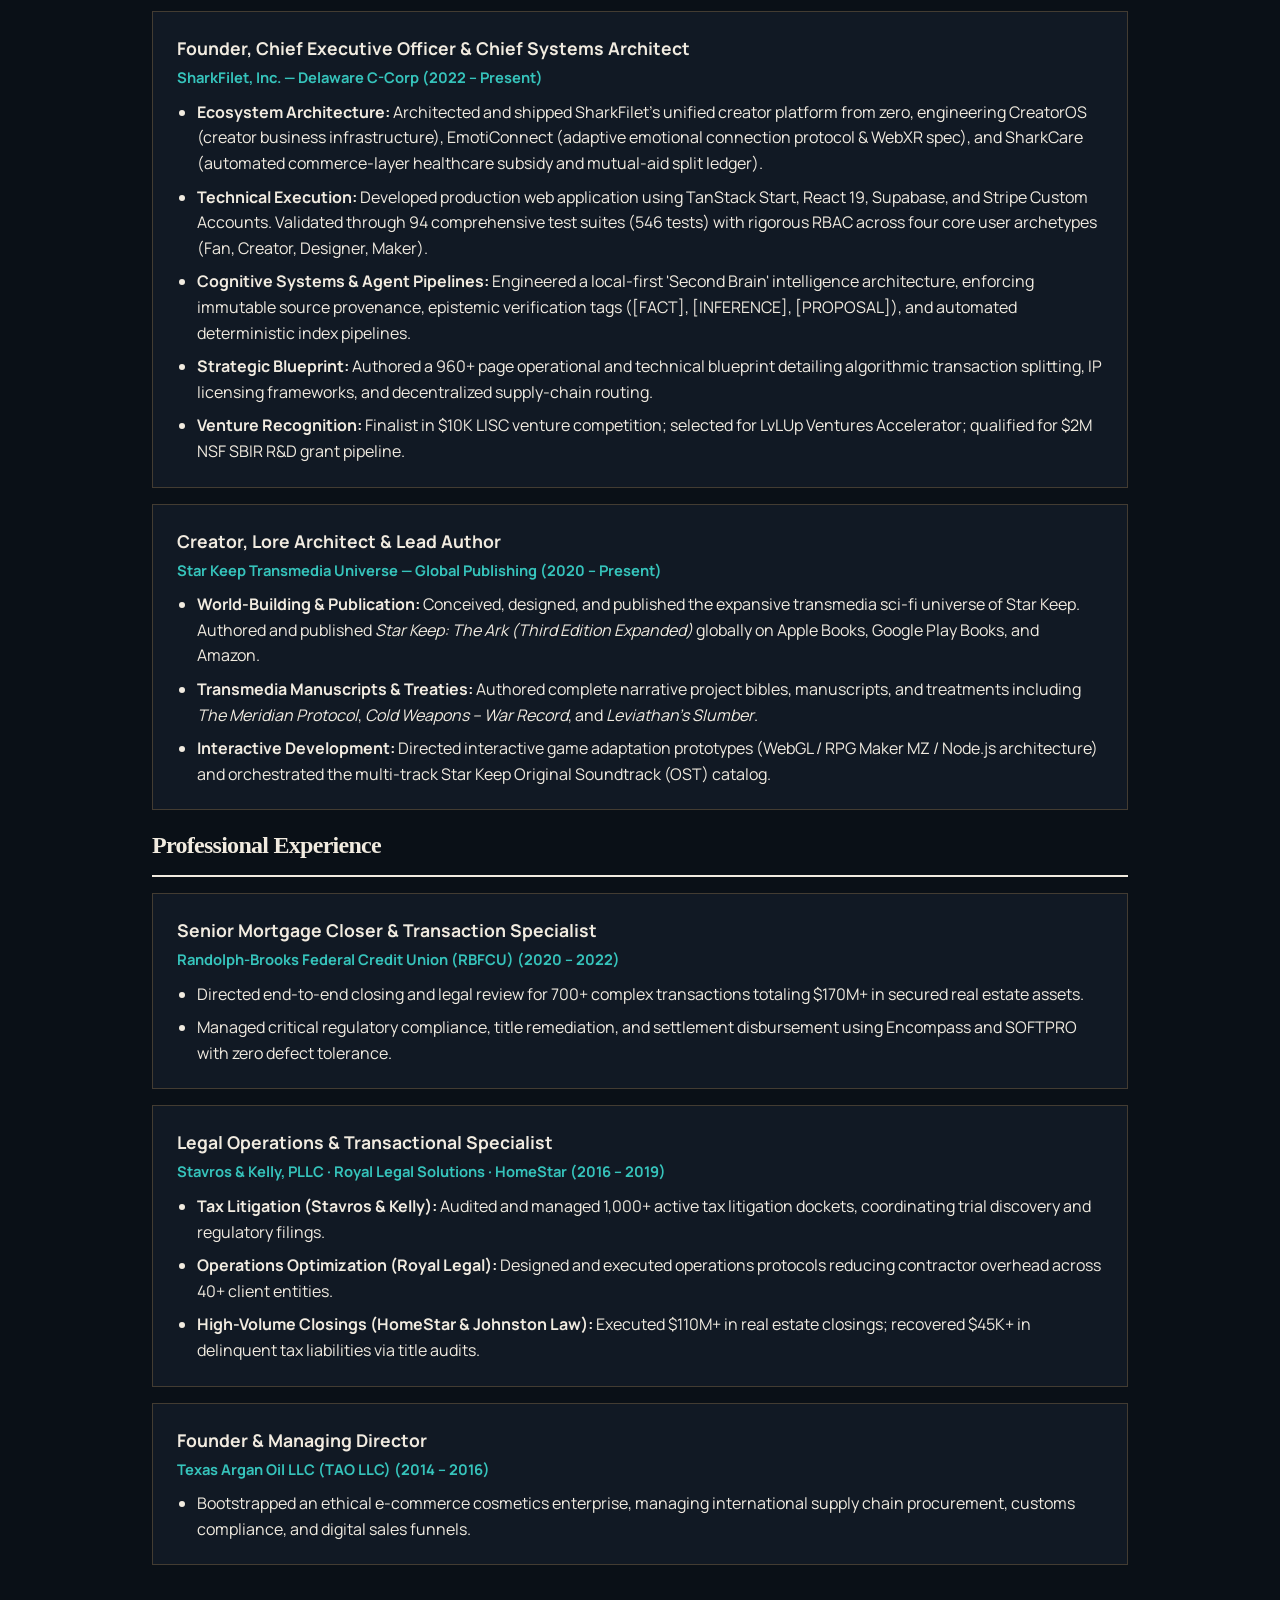
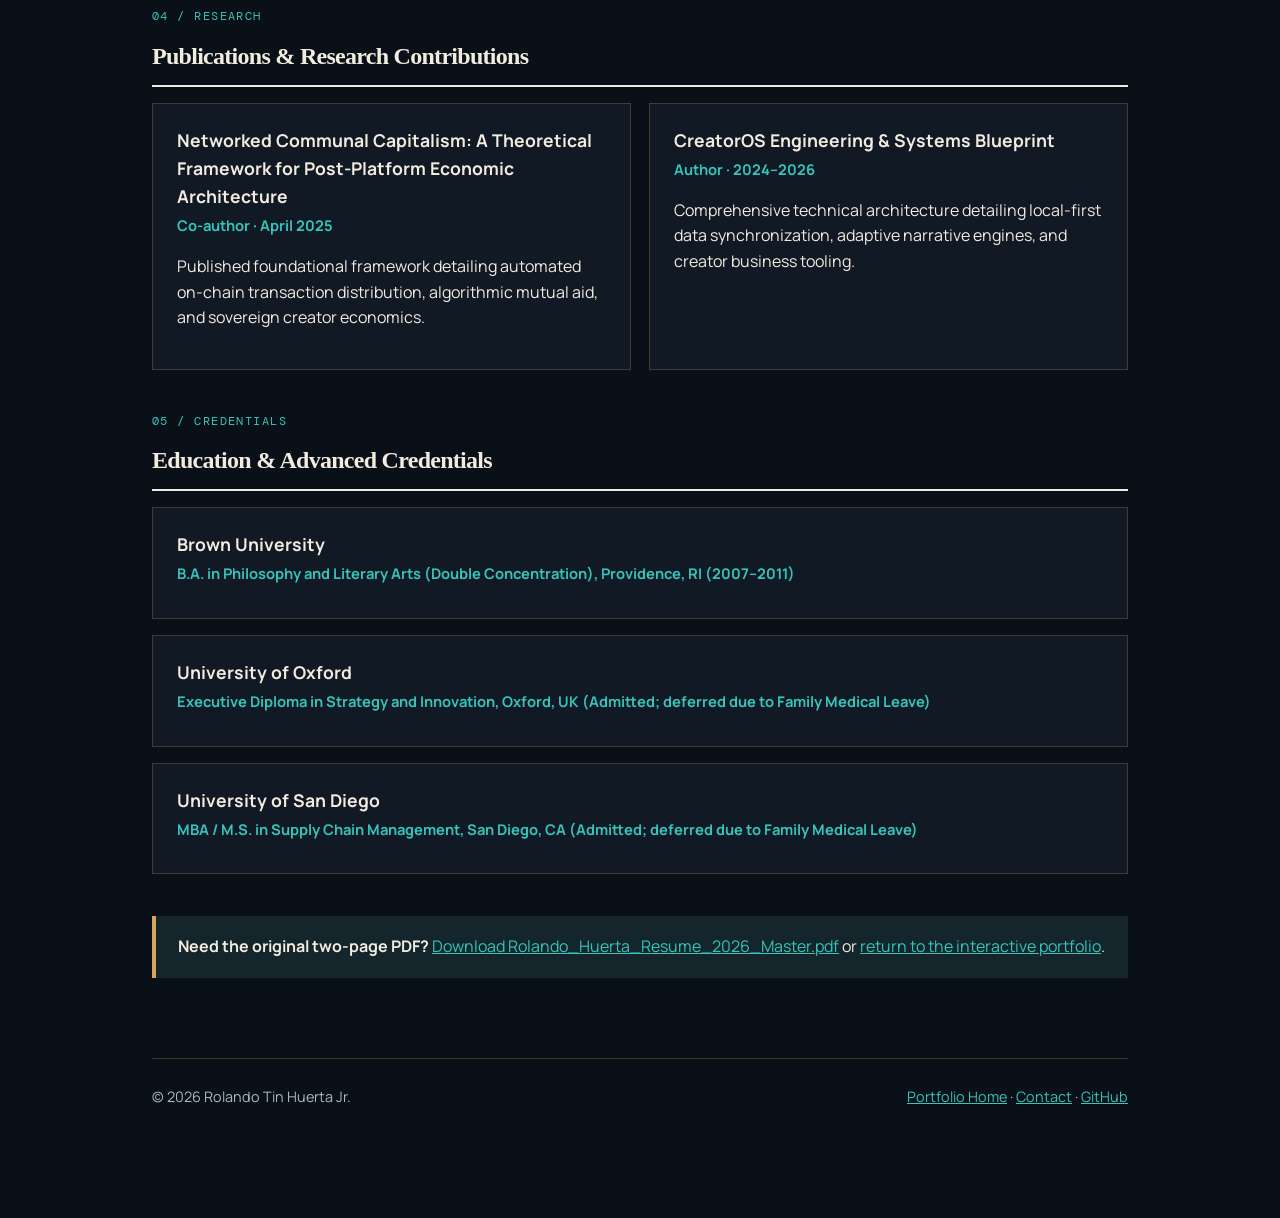
==== commit 6b2fce89: "Update Oxford and USD credentials to admitted and deferred on Family Medical Leave" ====
--- a/resume/index.html
+++ b/resume/index.html
@@ -423,7 +423,7 @@
       }
     }
   </style>
-  <script type="module" src="../app.js"></script>
+  <script type="module" src="../app.js?v=20261124c"></script>
   <script type="module">
     document.getElementById('print-resume-btn')?.addEventListener('click', () => {
       window.print();
@@ -470,7 +470,7 @@
         <div class="mono section-eyebrow">01 / Overview</div>
         <h2 id="summary-heading">Executive Summary</h2>
         <p class="lead">
-          Multidisciplinary Systems Architect, Founder, and Published Author operating at the convergence of cognitive software systems, autonomous agent architecture, and sovereign creator commerce. Architected and deployed SharkFilet Inc., engineering local-first operating platforms (CreatorOS), emotional intelligence protocols (EmotiConnect), and the rich transmedia universe of Star Keep. Combines a decade of institutional transaction rigor ($250M+ in executed real estate and legal transactions) with deep philosophical and strategic governance (Brown University, University of Oxford). Recognized for architecting durable, human-aligned systems from first principles with zero outside capital.
+          Multidisciplinary Systems Architect, Founder, and Published Author operating at the convergence of cognitive software systems, autonomous agent architecture, and sovereign creator commerce. Architected and deployed SharkFilet Inc., engineering local-first operating platforms (CreatorOS), emotional intelligence protocols (EmotiConnect), and the rich transmedia universe of Star Keep. Combines a decade of institutional transaction rigor ($250M+ in executed real estate and legal transactions) with formal foundations in philosophy and literary arts (Brown University). Recognized for architecting durable, human-aligned systems from first principles with zero outside capital.
         </p>
       </section>
 
@@ -605,12 +605,11 @@
         </article>
         <article class="job">
           <h3>University of Oxford</h3>
-          <p class="job-meta">Executive Diploma in Strategy and Innovation, Oxford, UK (Pending*)</p>
-          <p><em>*Note: Program coursework completed; formal diploma credential pending final module administrative conferral.</em></p>
+          <p class="job-meta">Executive Diploma in Strategy and Innovation, Oxford, UK (Admitted; deferred due to Family Medical Leave)</p>
         </article>
         <article class="job">
           <h3>University of San Diego</h3>
-          <p class="job-meta">MBA / M.S. in Supply Chain Management, San Diego, CA (Admitted / Coursework undertaken; deferred due to family medical leave)</p>
+          <p class="job-meta">MBA / M.S. in Supply Chain Management, San Diego, CA (Admitted; deferred due to Family Medical Leave)</p>
         </article>
       </section>
 
